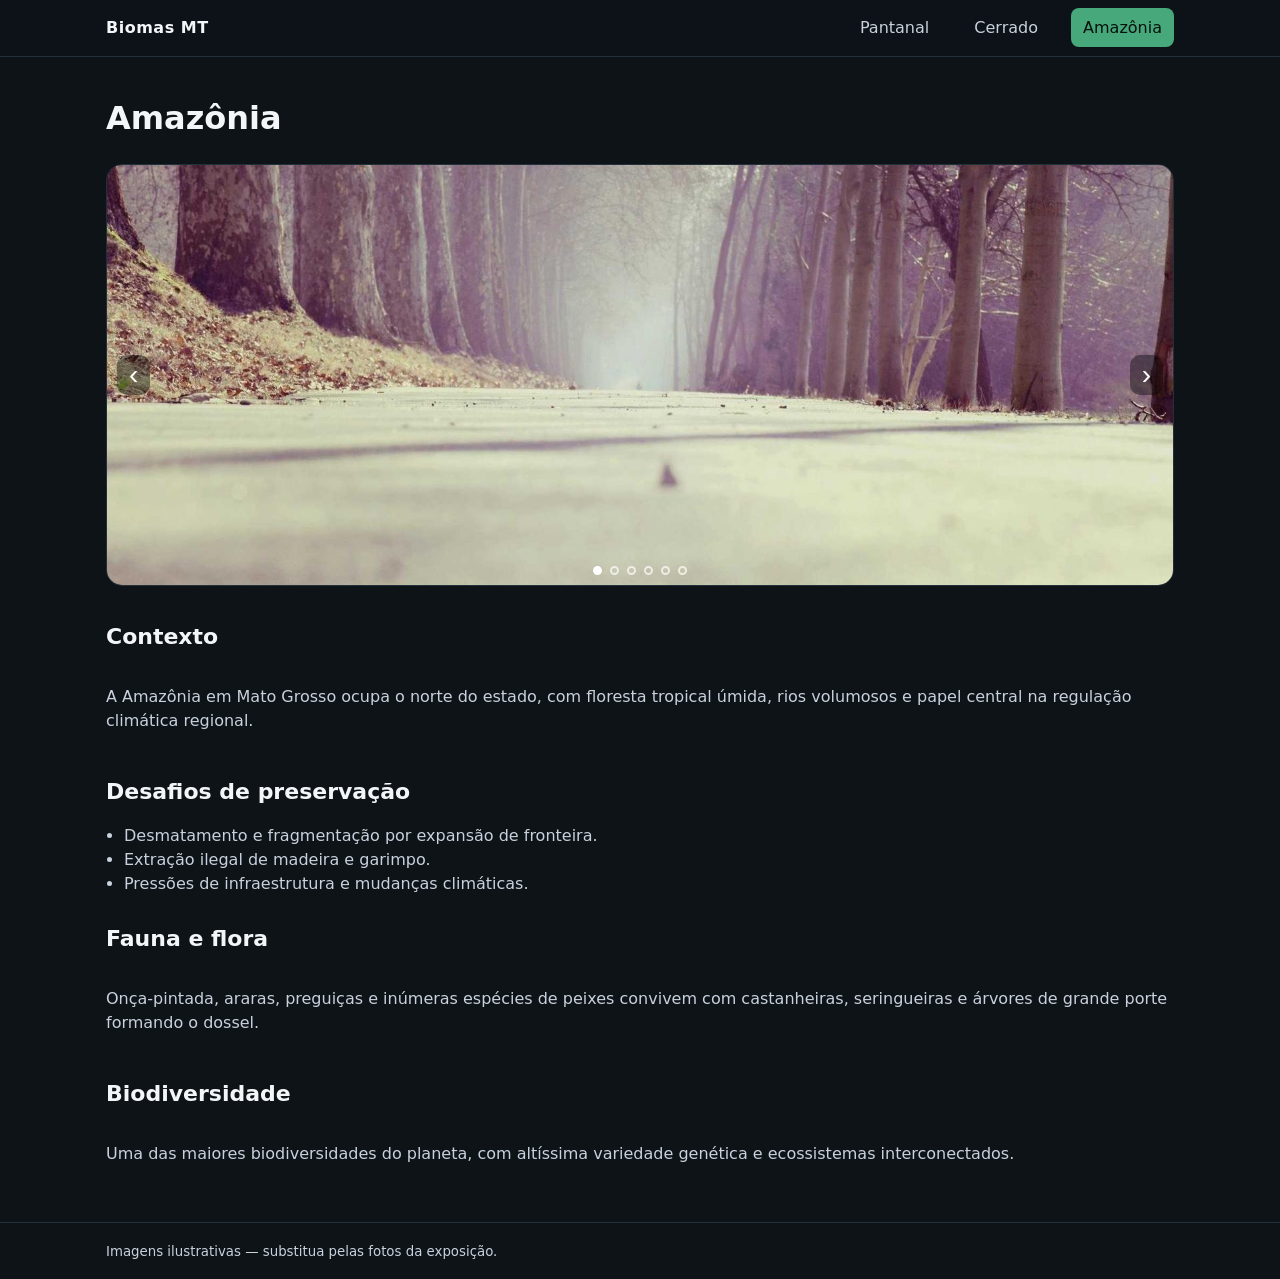
==== amazonia.html @ b215f15a "Site estático: Biomas de Mato Grosso" ====
<!DOCTYPE html>
<html lang="pt-BR">
<head>
  <meta charset="utf-8" />
  <meta name="viewport" content="width=device-width, initial-scale=1" />
  <title>Amazônia — Biomas MT</title>
  <link rel="stylesheet" href="assets/css/style.css" />
</head>
<body>
  <header class="site-header">
    <div class="container header-inner">
      <div class="brand"><a href="index.html">Biomas MT</a></div>
      <nav class="nav">
        <a href="pantanal.html">Pantanal</a>
        <a href="cerrado.html">Cerrado</a>
        <a href="amazonia.html" class="active">Amazônia</a>
      </nav>
    </div>
  </header>

  <main class="container">
    <h1>Amazônia</h1>

    <section class="carousel" aria-label="Carrossel de imagens da Amazônia">
      <div class="slides">
        <img src="assets/images/amazonia/1.jpg" alt="Floresta amazônica" />
        <img src="assets/images/amazonia/2.jpg" alt="Rios e igarapés" />
        <img src="assets/images/amazonia/3.jpg" alt="Dossel e árvores gigantes" />
        <img src="assets/images/amazonia/4.jpg" alt="Fauna amazônica" />
        <img src="assets/images/amazonia/5.jpg" alt="Flora e diversidade" />
        <img src="assets/images/amazonia/6.jpg" alt="Luz na floresta" />
      </div>
      <button class="prev" aria-label="Imagem anterior">‹</button>
      <button class="next" aria-label="Próxima imagem">›</button>
      <div class="dots" aria-label="Indicadores do carrossel"></div>
    </section>

    <section class="biome-copy">
      <h2>Contexto</h2>
      <p>A Amazônia em Mato Grosso ocupa o norte do estado, com floresta tropical úmida, rios volumosos e papel central na regulação climática regional.</p>

      <h2>Desafios de preservação</h2>
      <ul>
        <li>Desmatamento e fragmentação por expansão de fronteira.</li>
        <li>Extração ilegal de madeira e garimpo.</li>
        <li>Pressões de infraestrutura e mudanças climáticas.</li>
      </ul>

      <h2>Fauna e flora</h2>
      <p>Onça-pintada, araras, preguiças e inúmeras espécies de peixes convivem com castanheiras, seringueiras e árvores de grande porte formando o dossel.</p>

      <h2>Biodiversidade</h2>
      <p>Uma das maiores biodiversidades do planeta, com altíssima variedade genética e ecossistemas interconectados.</p>
    </section>
  </main>

  <footer class="site-footer">
    <div class="container">
      <small>Imagens ilustrativas — substitua pelas fotos da exposição.</small>
    </div>
  </footer>

  <script src="assets/js/carousel.js"></script>
</body>
</html>
---- assets/css/style.css ----
/* Biomas MT — estilo simples para exposição */
:root {
  --bg: #0e1318;
  --text: #f3f6f9;
  --muted: #c8d1dc;
  --primary: #4cc38a;
  --primary-2: #47a87b;
  --card: #151b22;
  --border: #22303c;
}
* { box-sizing: border-box; }
html, body { height: 100%; }
body {
  margin: 0;
  background: var(--bg);
  color: var(--text);
  font-family: system-ui, -apple-system, Segoe UI, Roboto, "Helvetica Neue", Arial, "Noto Sans", "Apple Color Emoji", "Segoe UI Emoji";
  line-height: 1.5;
}
img { display: block; max-width: 100%; }

.container { max-width: 1100px; margin: 0 auto; padding: 16px; }

/* Header */
.site-header { border-bottom: 1px solid var(--border); backdrop-filter: blur(6px); position: sticky; top: 0; z-index: 10; background: rgba(14,19,24,0.75); }
.header-inner { display: flex; align-items: center; justify-content: space-between; }
.brand { font-weight: 700; letter-spacing: 0.5px; }
.brand a { color: var(--text); text-decoration: none; }
.nav a { color: var(--muted); text-decoration: none; margin-left: 16px; padding: 10px 12px; border-radius: 8px; }
.nav a:hover { background: var(--card); color: var(--text); }
.nav a.active { background: var(--primary-2); color: #07120c; }

/* Hero */
.hero { padding: 36px 0 8px; background: linear-gradient(180deg, rgba(76,195,138,0.1), transparent); }
.hero h1 { margin: 0 0 6px; font-size: 32px; }
.hero p { color: var(--muted); margin: 0; }

/* Cards */
.cards { display: grid; grid-template-columns: repeat(auto-fit, minmax(260px, 1fr)); gap: 18px; }
.card { background: var(--card); border: 1px solid var(--border); border-radius: 14px; overflow: hidden; display: flex; flex-direction: column; }
.card img { height: 160px; width: 100%; object-fit: cover; }
.card-body { padding: 14px; display: grid; gap: 10px; }
.button { display: inline-block; background: var(--primary); color: #07120c; padding: 10px 14px; border-radius: 10px; text-decoration: none; font-weight: 600; }
.button:hover { background: var(--primary-2); }

/* Footer */
.site-footer { border-top: 1px solid var(--border); margin-top: 24px; }
.site-footer small { color: var(--muted); }

/* Biome page copy */
.biome-copy { margin-top: 18px; display: grid; gap: 10px; }
.biome-copy h2 { margin: 16px 0 6px; font-size: 22px; }
.biome-copy p, .biome-copy li { color: var(--muted); }
.biome-copy ul { margin: 0; padding-left: 18px; }

/* Carousel */
.carousel { position: relative; margin: 18px 0; border-radius: 16px; overflow: hidden; border: 1px solid var(--border); background: #0b1015; }
.slides { display: flex; transition: transform 480ms ease; width: 100%; }
.slides img { width: 100%; height: 420px; object-fit: cover; flex: 0 0 100%; }
.prev, .next { position: absolute; top: 50%; transform: translateY(-50%); background: rgba(0,0,0,0.4); color: #fff; border: none; font-size: 28px; line-height: 1; padding: 6px 12px; border-radius: 10px; cursor: pointer; }
.prev:hover, .next:hover { background: rgba(0,0,0,0.6); }
.prev { left: 10px; }
.next { right: 10px; }
.dots { position: absolute; bottom: 10px; left: 0; right: 0; display: flex; justify-content: center; gap: 8px; }
.dot { width: 9px; height: 9px; border-radius: 50%; border: 2px solid rgba(255,255,255,0.7); background: transparent; cursor: pointer; padding: 0; }
.dot.active { background: #fff; border-color: #fff; }

@media (max-width: 600px) {
  .slides img { height: 260px; }
  .hero h1 { font-size: 26px; }
}
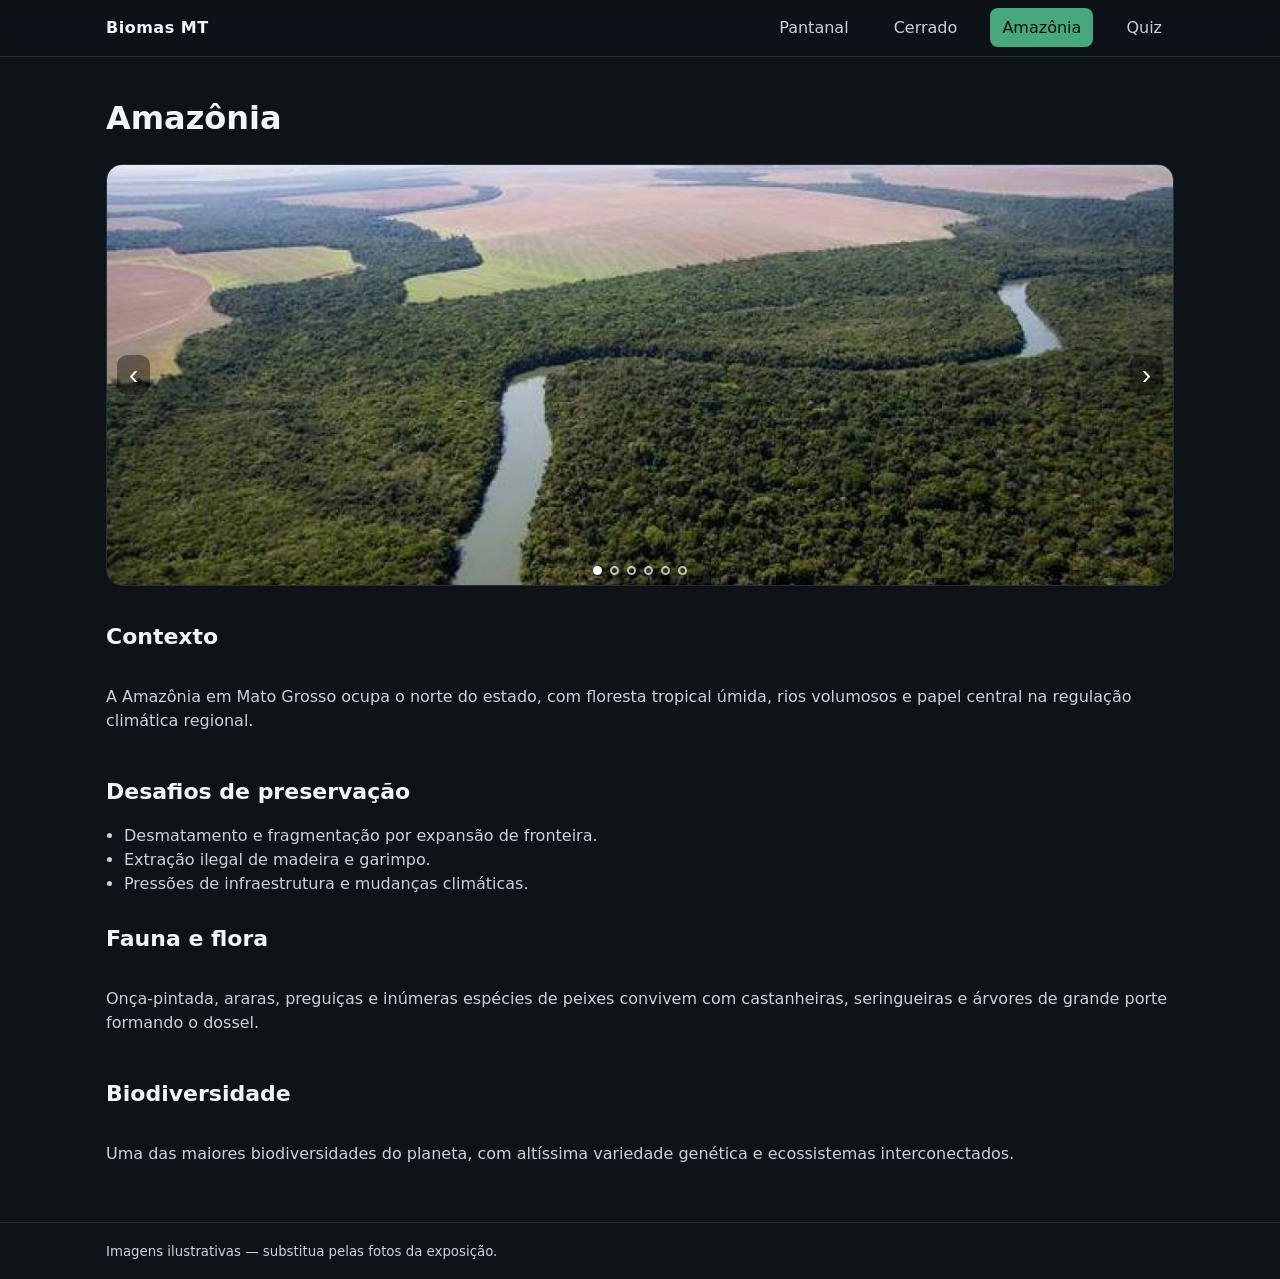
==== commit 8a63c882: "Adiciona Quiz interativo (5 perguntas) e navegação" ====
--- a/amazonia.html
+++ b/amazonia.html
@@ -14,6 +14,7 @@
         <a href="pantanal.html">Pantanal</a>
         <a href="cerrado.html">Cerrado</a>
         <a href="amazonia.html" class="active">Amazônia</a>
+        <a href="quiz.html">Quiz</a>
       </nav>
     </div>
   </header>
--- a/assets/css/style.css
+++ b/assets/css/style.css
@@ -7,6 +7,7 @@
   --primary-2: #47a87b;
   --card: #151b22;
   --border: #22303c;
+  --danger: #ef5350;
 }
 * { box-sizing: border-box; }
 html, body { height: 100%; }
@@ -40,7 +41,7 @@
 .card { background: var(--card); border: 1px solid var(--border); border-radius: 14px; overflow: hidden; display: flex; flex-direction: column; }
 .card img { height: 160px; width: 100%; object-fit: cover; }
 .card-body { padding: 14px; display: grid; gap: 10px; }
-.button { display: inline-block; background: var(--primary); color: #07120c; padding: 10px 14px; border-radius: 10px; text-decoration: none; font-weight: 600; }
+.button { display: inline-block; background: var(--primary); color: #07120c; padding: 10px 14px; border-radius: 10px; text-decoration: none; font-weight: 600; border: none; cursor: pointer; }
 .button:hover { background: var(--primary-2); }
 
 /* Footer */
@@ -65,6 +66,26 @@
 .dot { width: 9px; height: 9px; border-radius: 50%; border: 2px solid rgba(255,255,255,0.7); background: transparent; cursor: pointer; padding: 0; }
 .dot.active { background: #fff; border-color: #fff; }
 
+/* Quiz */
+.muted { color: var(--muted); }
+.quiz { margin-top: 18px; }
+.quiz-card { background: var(--card); border: 1px solid var(--border); border-radius: 14px; padding: 16px; }
+.quiz-progress { position: relative; height: 10px; background: #0b1015; border: 1px solid var(--border); border-radius: 999px; margin-bottom: 12px; }
+.quiz-progress-bar { position: absolute; height: 100%; left: 0; top: 0; background: var(--primary); border-radius: 999px; }
+.quiz-progress-text { margin-top: 8px; font-size: 12px; color: var(--muted); }
+.question { margin: 6px 0 10px; font-size: 20px; }
+.options { display: grid; grid-template-columns: repeat(auto-fit, minmax(220px, 1fr)); gap: 10px; margin-bottom: 10px; }
+.option-btn { background: #0b1015; color: var(--text); border: 1px solid var(--border); border-radius: 10px; padding: 10px 12px; text-align: left; cursor: pointer; }
+.option-btn.selected { border-color: var(--primary); box-shadow: 0 0 0 2px rgba(76,195,138,0.25) inset; }
+.option-btn.correct { border-color: var(--primary); background: rgba(76,195,138,0.1); }
+.option-btn.incorrect { border-color: var(--danger); background: rgba(239,83,80,0.1); }
+.quiz-actions { display: flex; gap: 10px; }
+.feedback { margin-top: 8px; }
+.feedback .ok { color: var(--primary); font-weight: 700; }
+.feedback .err { color: var(--danger); font-weight: 700; }
+.result { color: var(--muted); }
+.result-actions { display: flex; gap: 10px; margin-top: 12px; }
+
 @media (max-width: 600px) {
   .slides img { height: 260px; }
   .hero h1 { font-size: 26px; }
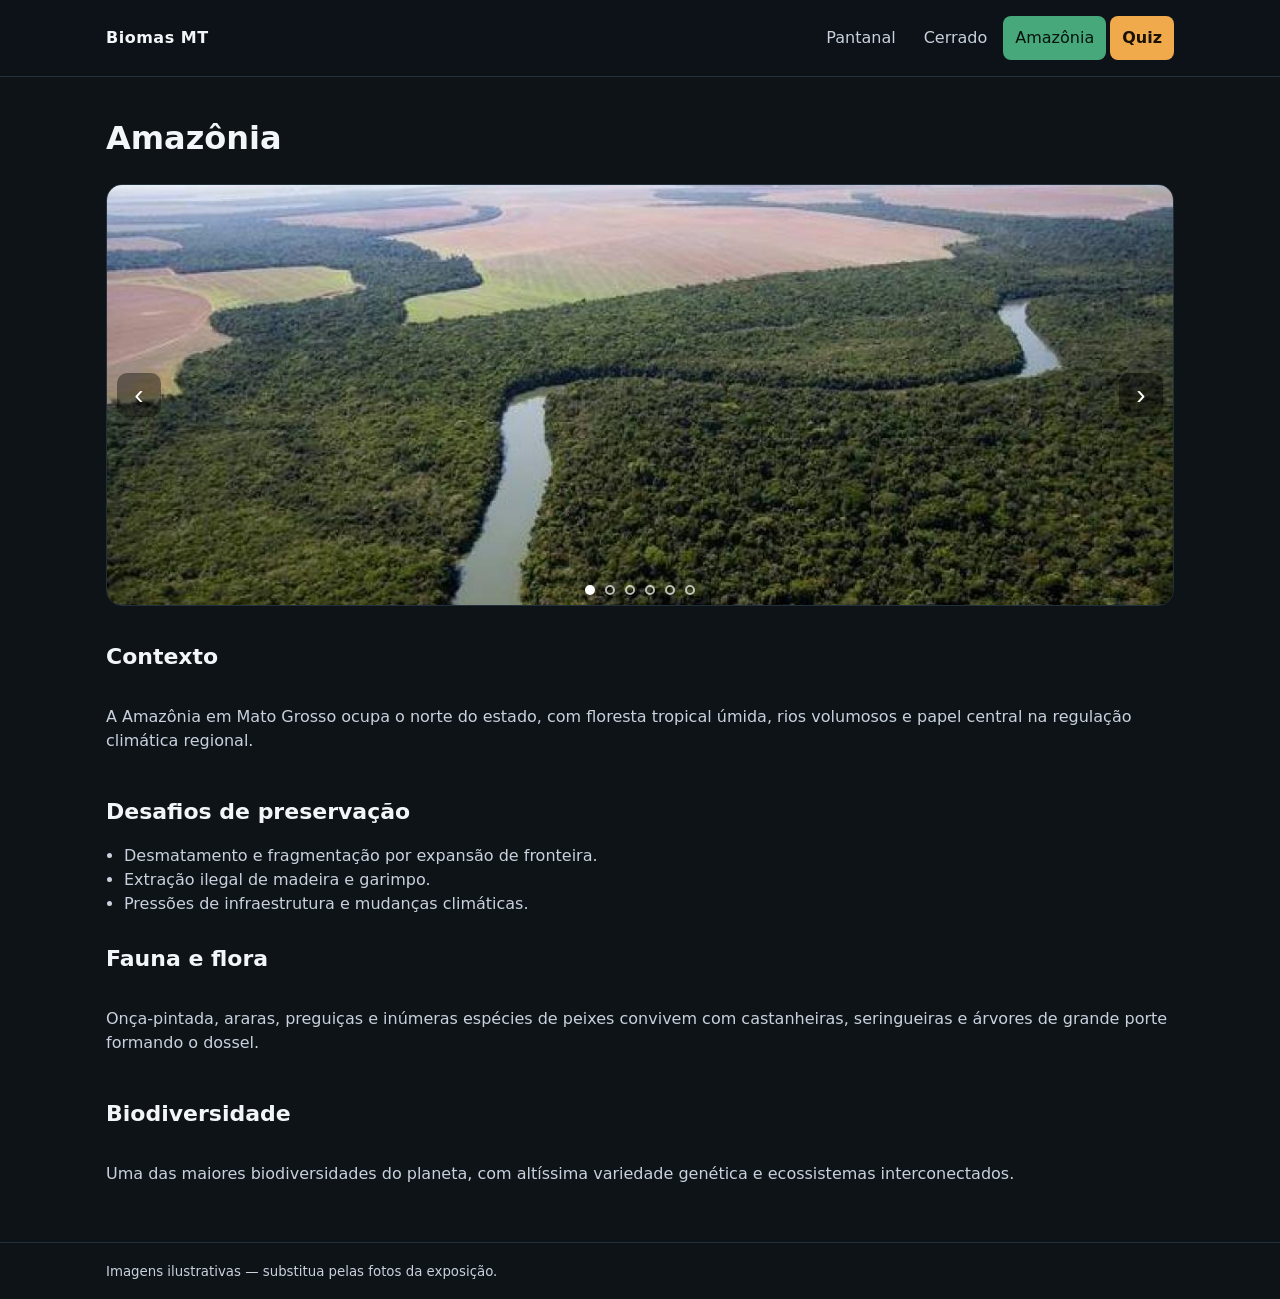
==== commit 035f5c0b: "Cache: versiona o CSS (v=2) e bloqueia rolagem horizontal no mobile" ====
--- a/amazonia.html
+++ b/amazonia.html
@@ -4,7 +4,7 @@
   <meta charset="utf-8" />
   <meta name="viewport" content="width=device-width, initial-scale=1" />
   <title>Amazônia — Biomas MT</title>
-  <link rel="stylesheet" href="assets/css/style.css" />
+  <link rel="stylesheet" href="assets/css/style.css?v=2" />
 </head>
 <body>
   <header class="site-header">
--- a/assets/css/style.css
+++ b/assets/css/style.css
@@ -8,8 +8,11 @@
   --card: #151b22;
   --border: #22303c;
   --danger: #ef5350;
+  --accent: #f0a94b;
+  --accent-2: #e09a34;
 }
 * { box-sizing: border-box; }
+html { -webkit-text-size-adjust: 100%; overflow-x: clip; }
 html, body { height: 100%; }
 body {
   margin: 0;
@@ -24,25 +27,33 @@
 
 /* Header */
 .site-header { border-bottom: 1px solid var(--border); backdrop-filter: blur(6px); position: sticky; top: 0; z-index: 10; background: rgba(14,19,24,0.75); }
-.header-inner { display: flex; align-items: center; justify-content: space-between; }
-.brand { font-weight: 700; letter-spacing: 0.5px; }
+.header-inner { display: flex; align-items: center; justify-content: space-between; gap: 8px; }
+.brand { font-weight: 700; letter-spacing: 0.5px; white-space: nowrap; flex: 0 0 auto; }
 .brand a { color: var(--text); text-decoration: none; }
-.nav a { color: var(--muted); text-decoration: none; margin-left: 16px; padding: 10px 12px; border-radius: 8px; }
+.nav { display: flex; align-items: center; gap: 4px; min-width: 0; }
+.nav a { color: var(--muted); text-decoration: none; padding: 10px 12px; border-radius: 8px; white-space: nowrap; flex: 0 0 auto; }
 .nav a:hover { background: var(--card); color: var(--text); }
 .nav a.active { background: var(--primary-2); color: #07120c; }
+/* Link do Quiz em destaque, com cor própria */
+.nav a[href="quiz.html"] { background: var(--accent); color: #1a1206; font-weight: 600; }
+.nav a[href="quiz.html"]:hover { background: var(--accent-2); color: #1a1206; }
 
 /* Hero */
-.hero { padding: 36px 0 8px; background: linear-gradient(180deg, rgba(76,195,138,0.1), transparent); }
-.hero h1 { margin: 0 0 6px; font-size: 32px; }
+.hero { padding: clamp(24px, 6vw, 36px) 0 8px; background: linear-gradient(180deg, rgba(76,195,138,0.1), transparent); }
+.hero h1 { margin: 0 0 6px; font-size: clamp(24px, 6vw, 32px); }
 .hero p { color: var(--muted); margin: 0; }
 
 /* Cards */
-.cards { display: grid; grid-template-columns: repeat(auto-fit, minmax(260px, 1fr)); gap: 18px; }
+.cards { display: grid; grid-template-columns: repeat(auto-fit, minmax(240px, 1fr)); gap: 18px; }
 .card { background: var(--card); border: 1px solid var(--border); border-radius: 14px; overflow: hidden; display: flex; flex-direction: column; }
 .card img { height: 160px; width: 100%; object-fit: cover; }
 .card-body { padding: 14px; display: grid; gap: 10px; }
 .button { display: inline-block; background: var(--primary); color: #07120c; padding: 10px 14px; border-radius: 10px; text-decoration: none; font-weight: 600; border: none; cursor: pointer; }
 .button:hover { background: var(--primary-2); }
+
+/* Disabled buttons */
+.button:disabled { background: #335c4b; color: #0b1a14; opacity: 0.6; cursor: not-allowed; box-shadow: none; }
+.button:disabled:hover { background: #335c4b; }
 
 /* Footer */
 .site-footer { border-top: 1px solid var(--border); margin-top: 24px; }
@@ -57,13 +68,13 @@
 /* Carousel */
 .carousel { position: relative; margin: 18px 0; border-radius: 16px; overflow: hidden; border: 1px solid var(--border); background: #0b1015; }
 .slides { display: flex; transition: transform 480ms ease; width: 100%; }
-.slides img { width: 100%; height: 420px; object-fit: cover; flex: 0 0 100%; }
-.prev, .next { position: absolute; top: 50%; transform: translateY(-50%); background: rgba(0,0,0,0.4); color: #fff; border: none; font-size: 28px; line-height: 1; padding: 6px 12px; border-radius: 10px; cursor: pointer; }
+.slides img { width: 100%; height: clamp(220px, 48vw, 420px); object-fit: cover; flex: 0 0 100%; }
+.prev, .next { position: absolute; top: 50%; transform: translateY(-50%); background: rgba(0,0,0,0.4); color: #fff; border: none; font-size: 28px; line-height: 1; padding: 8px 14px; border-radius: 10px; cursor: pointer; min-width: 44px; }
 .prev:hover, .next:hover { background: rgba(0,0,0,0.6); }
 .prev { left: 10px; }
 .next { right: 10px; }
-.dots { position: absolute; bottom: 10px; left: 0; right: 0; display: flex; justify-content: center; gap: 8px; }
-.dot { width: 9px; height: 9px; border-radius: 50%; border: 2px solid rgba(255,255,255,0.7); background: transparent; cursor: pointer; padding: 0; }
+.dots { position: absolute; bottom: 10px; left: 0; right: 0; display: flex; justify-content: center; gap: 10px; }
+.dot { width: 10px; height: 10px; border-radius: 50%; border: 2px solid rgba(255,255,255,0.7); background: transparent; cursor: pointer; padding: 0; }
 .dot.active { background: #fff; border-color: #fff; }
 
 /* Quiz */
@@ -73,20 +84,34 @@
 .quiz-progress { position: relative; height: 10px; background: #0b1015; border: 1px solid var(--border); border-radius: 999px; margin-bottom: 12px; }
 .quiz-progress-bar { position: absolute; height: 100%; left: 0; top: 0; background: var(--primary); border-radius: 999px; }
 .quiz-progress-text { margin-top: 8px; font-size: 12px; color: var(--muted); }
-.question { margin: 6px 0 10px; font-size: 20px; }
-.options { display: grid; grid-template-columns: repeat(auto-fit, minmax(220px, 1fr)); gap: 10px; margin-bottom: 10px; }
-.option-btn { background: #0b1015; color: var(--text); border: 1px solid var(--border); border-radius: 10px; padding: 10px 12px; text-align: left; cursor: pointer; }
+.question { margin: 6px 0 10px; font-size: clamp(18px, 4.5vw, 20px); }
+.options { display: grid; grid-template-columns: repeat(auto-fit, minmax(240px, 1fr)); gap: 12px; margin-bottom: 12px; }
+.option-btn { background: #0b1015; color: var(--text); border: 1px solid var(--border); border-radius: 12px; padding: 14px 16px; text-align: left; cursor: pointer; font-size: 1.05rem; min-height: 56px; line-height: 1.4; }
 .option-btn.selected { border-color: var(--primary); box-shadow: 0 0 0 2px rgba(76,195,138,0.25) inset; }
 .option-btn.correct { border-color: var(--primary); background: rgba(76,195,138,0.1); }
 .option-btn.incorrect { border-color: var(--danger); background: rgba(239,83,80,0.1); }
-.quiz-actions { display: flex; gap: 10px; }
+.quiz-actions { display: flex; gap: 10px; flex-wrap: wrap; }
 .feedback { margin-top: 8px; }
 .feedback .ok { color: var(--primary); font-weight: 700; }
 .feedback .err { color: var(--danger); font-weight: 700; }
-.result { color: var(--muted); }
-.result-actions { display: flex; gap: 10px; margin-top: 12px; }
+.result { color: var(--muted); font-size: 1.5rem; }
+.result-pct { font-weight: 800; color: var(--primary); font-size: 1.5rem; padding: 2px 8px; background: rgba(76,195,138,0.12); border-radius: 8px; }
 
-@media (max-width: 600px) {
-  .slides img { height: 260px; }
-  .hero h1 { font-size: 26px; }
+.result-actions { display: flex; gap: 10px; margin-top: 12px; flex-wrap: wrap; }
+
+/* Responsivo */
+@media (max-width: 720px) {
+  /* Cabeçalho em duas linhas: marca acima e menu completo abaixo, sem rolagem */
+  .header-inner { flex-direction: column; align-items: stretch; gap: 2px; }
+  .brand { text-align: center; }
+  .nav { width: 100%; flex-wrap: wrap; justify-content: center; gap: 6px; }
+  .nav a { padding: 8px 12px; }
+}
+
+@media (max-width: 520px) {
+  .container { padding: 12px; }
+  .quiz-actions, .result-actions { flex-direction: column; }
+  .quiz-actions .button, .result-actions .button { width: 100%; text-align: center; }
+  .result, .result-pct { font-size: 1.2rem; }
+  .quiz-card { padding: 14px; }
 }
